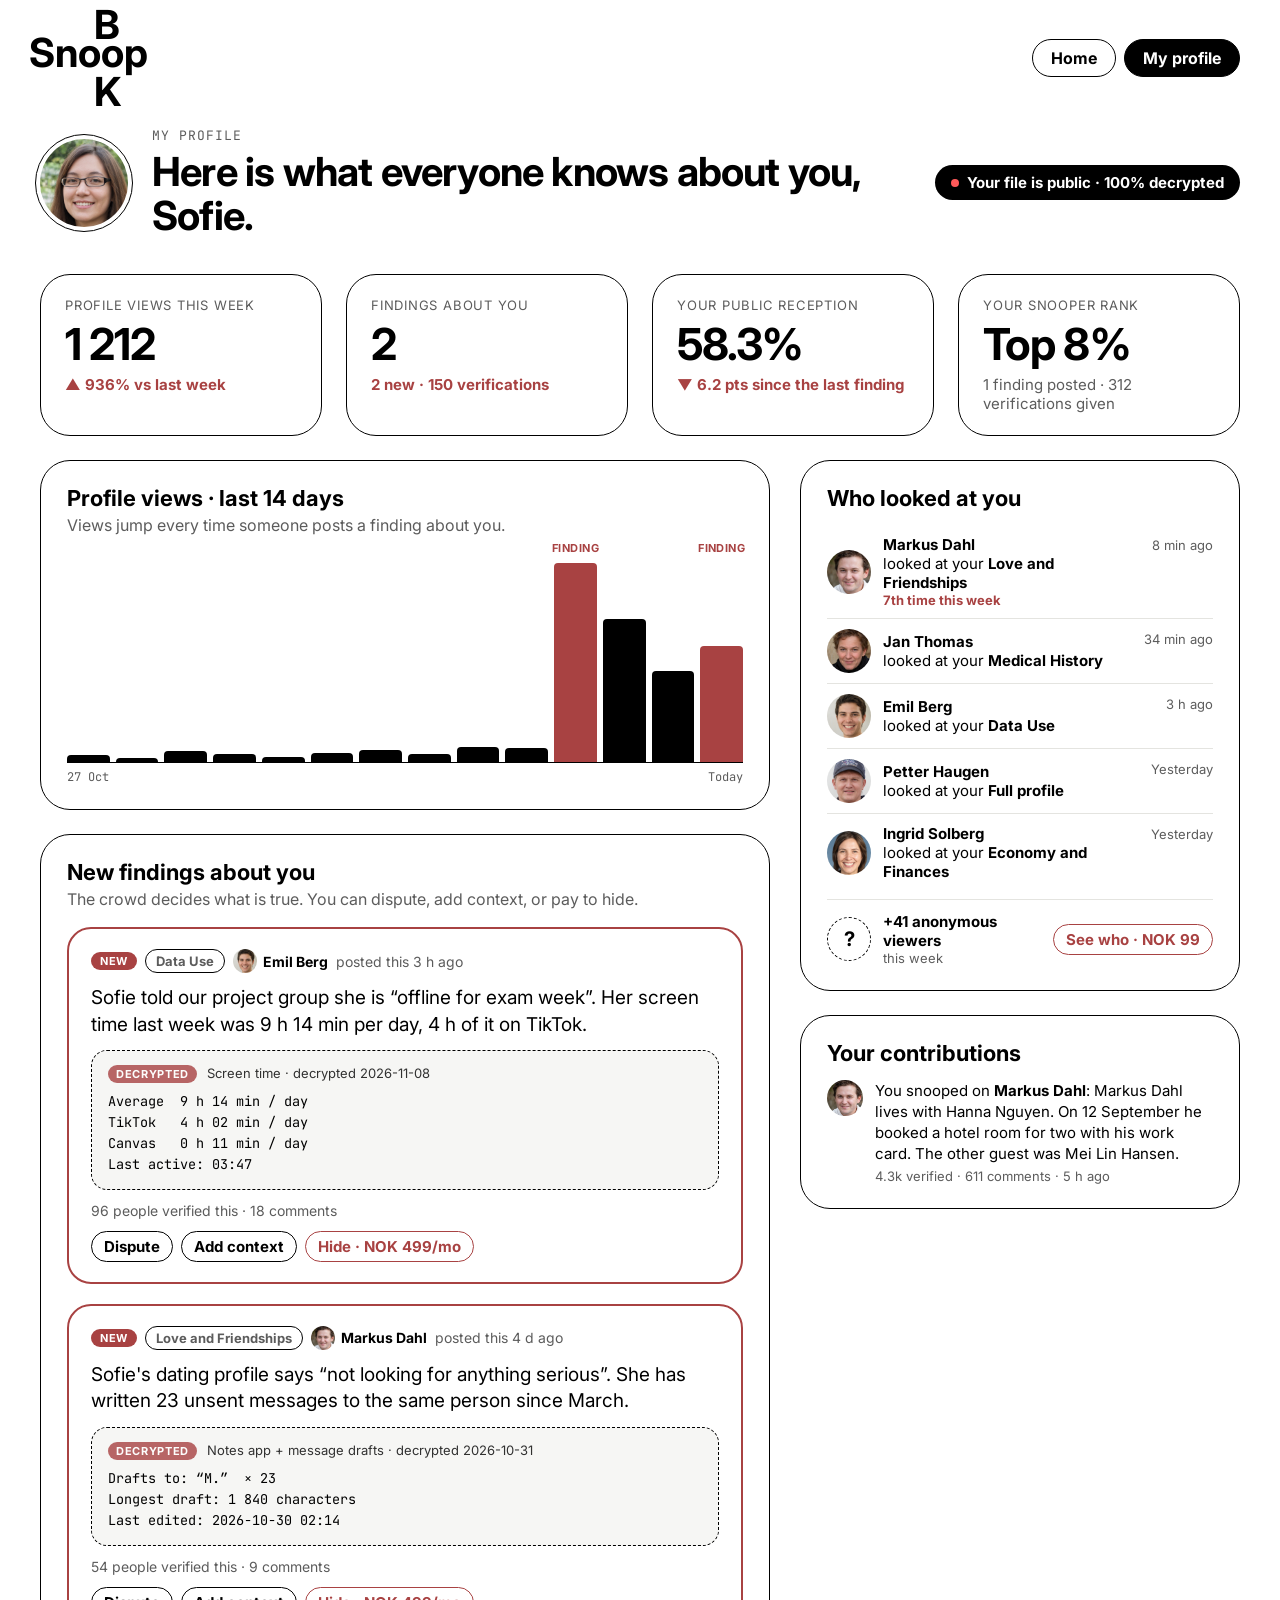
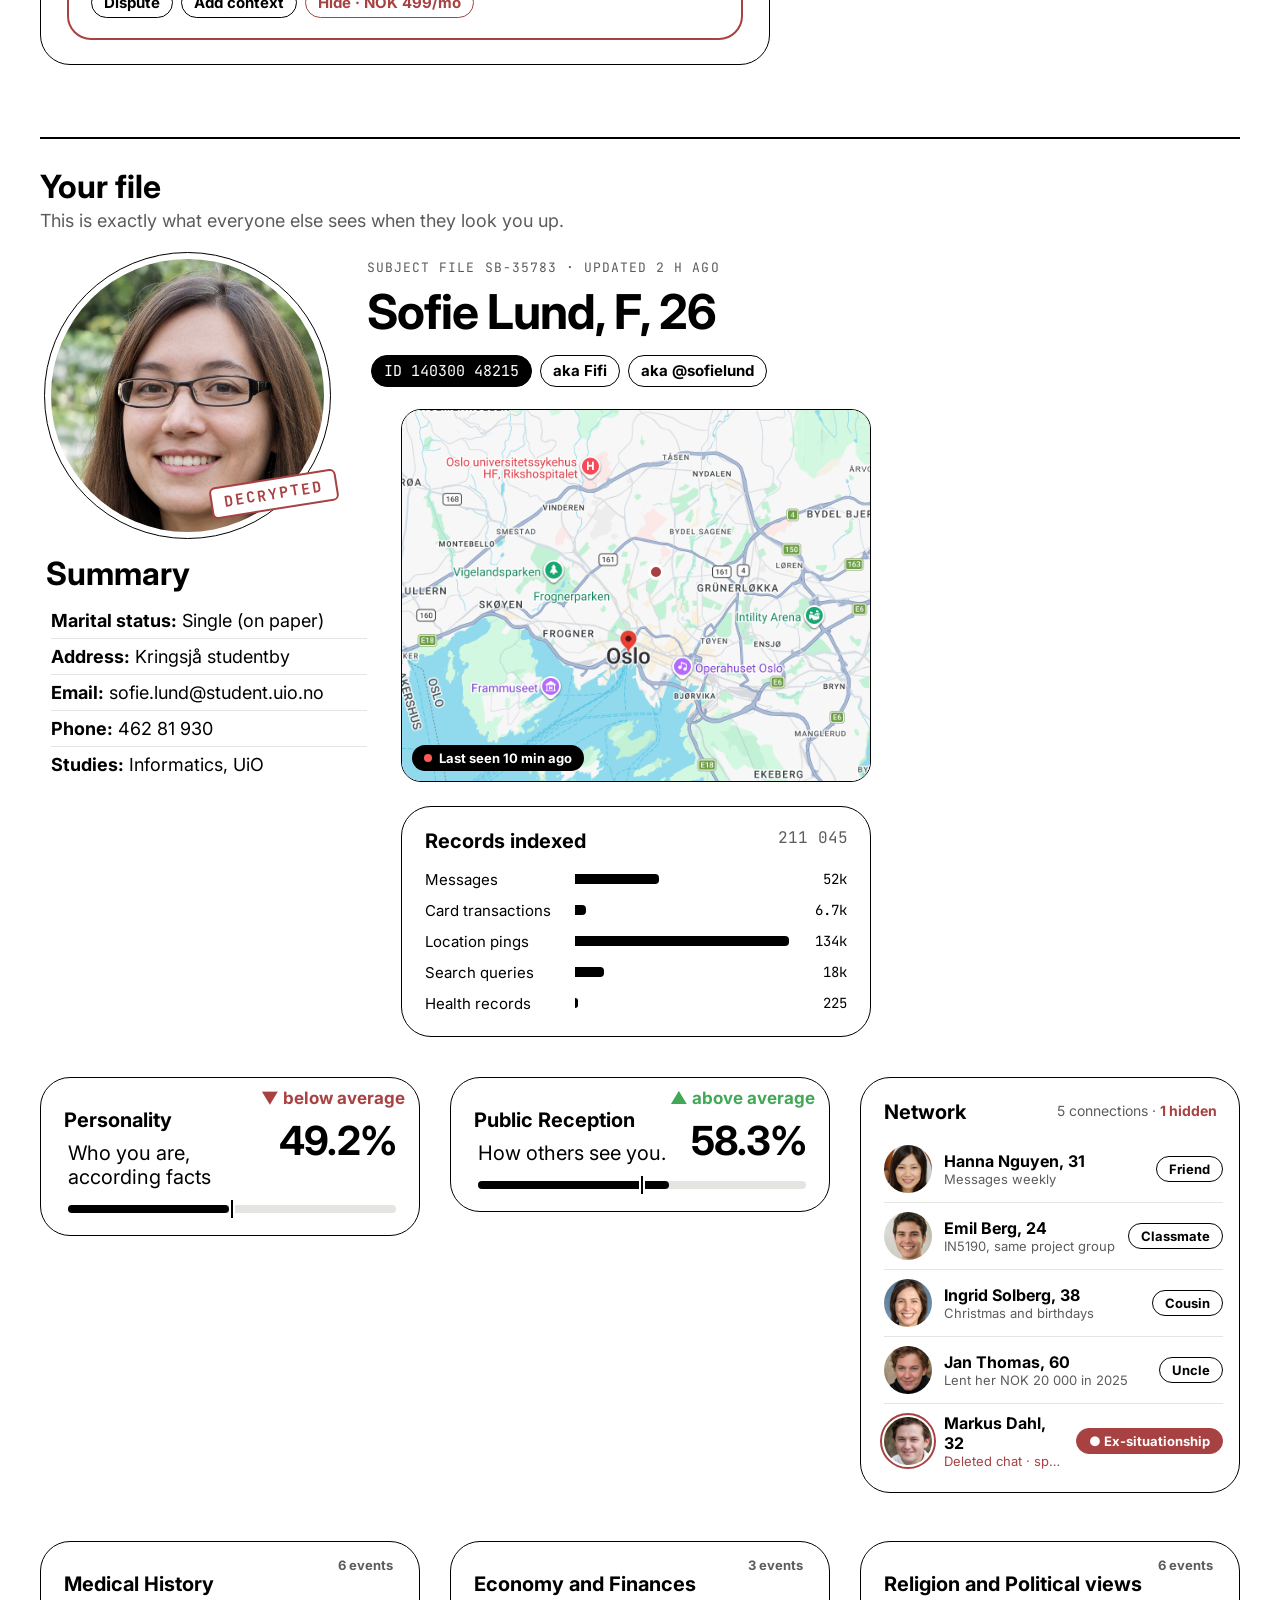
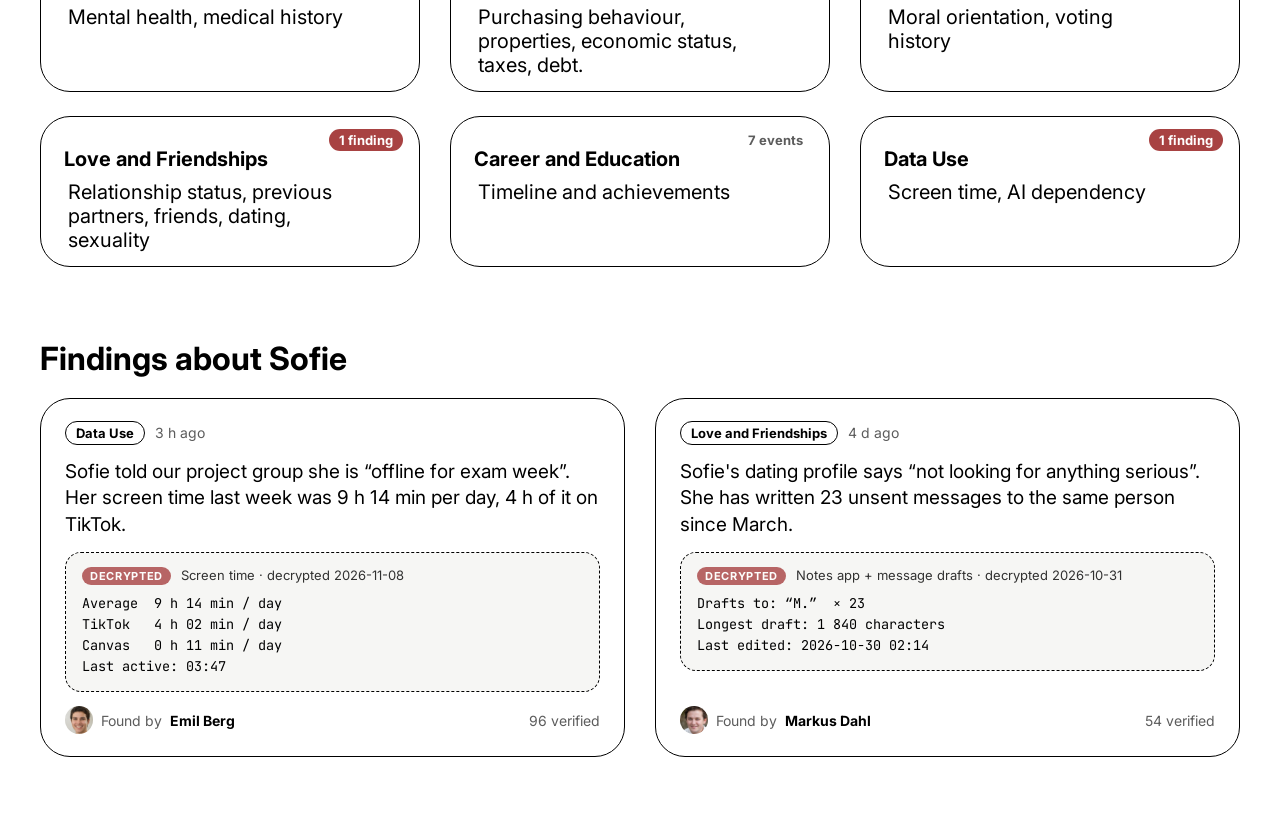
==== me.html @ e5998ff9 "Add Snoop Book web prototype Design fiction prototype for IN5190: a crowdsourced tool for browsing m" ====
<!doctype html>
<html lang="en">
<head>
  <meta charset="utf-8">
  <meta name="viewport" content="width=device-width, initial-scale=1">
  <title>My profile – Snoop Book</title>
  <link rel="preconnect" href="https://fonts.googleapis.com">
  <link rel="preconnect" href="https://fonts.gstatic.com" crossorigin>
  <link href="https://fonts.googleapis.com/css2?family=Inter:wght@400;700&family=JetBrains+Mono:wght@400;700&display=swap" rel="stylesheet">
  <link rel="stylesheet" href="styles.css">
  <link rel="stylesheet" href="me.css">
</head>
<body data-me="true">
  <header class="topbar">
    <a class="logo" href="index.html" aria-label="Snoop Book – home">
      <span class="logo__b" aria-hidden="true">B</span>
      <span class="logo__snoop" aria-hidden="true">Snoop</span>
      <span class="logo__k" aria-hidden="true">K</span>
    </a>
    <nav class="nav" aria-label="Main">
      <a href="index.html">Home</a>
      <a href="me.html" aria-current="page">My profile</a>
    </nav>
  </header>

  <main>
    <!-- Personal dashboard: rendered by me.js -->
    <div class="me" id="me"></div>

    <!-- Your own file, exactly as others see it: rendered by profile.js -->
    <div class="profile" id="profile"></div>
  </main>

  <script src="data.js"></script>
  <script src="timeline.js"></script>
  <script src="profile.js"></script>
  <script src="me.js"></script>
</body>
</html>
---- styles.css ----
:root {
  --bg: #ffffff;
  --fg: #000000;
  --border: #000000;
  --below: #a84242;
  --above: #42a858;
  --radius-card: 30px;
  --card-w: 457px;
  --card-h: 126px;
  --page-w: 1512px;
  --muted: #5c5c5c;
  --line: #e4e4e0;
  --mono: "JetBrains Mono", ui-monospace, monospace;
}

* { box-sizing: border-box; }
[hidden] { display: none !important; }

html, body {
  margin: 0;
  background: var(--bg);
  color: var(--fg);
  font-family: "Inter", system-ui, sans-serif;
  font-size: 20px;
  line-height: normal;
}

h1, h2, p, ul, figure { margin: 0; }

/* ---------- Shared components ---------- */
.chip {
  display: inline-block;
  padding: 3px 10px;
  border: 1px solid var(--border);
  border-radius: 999px;
  font-size: 13px;
  font-weight: 700;
}

.evidence {
  padding: 14px 16px;
  border: 1px dashed var(--border);
  border-radius: 16px;
  background: #f6f6f4;
}
.evidence__label { font-size: 13px; opacity: .8; }
.evidence__tag {
  margin-right: 6px;
  padding: 2px 8px;
  border-radius: 999px;
  background: var(--below);
  color: #fff;
  font-weight: 700;
  font-size: 11px;
  letter-spacing: .06em;
  text-transform: uppercase;
}
.evidence__body {
  margin: 10px 0 0;
  font-family: "JetBrains Mono", ui-monospace, monospace;
  font-size: 13.5px;
  line-height: 1.55;
  white-space: pre-wrap;
  word-break: break-word;
}

/* ---------- Logo ---------- */
.topbar {
  display: flex;
  align-items: center;
  justify-content: space-between;
  max-width: var(--page-w);
  margin: 0 auto;
  padding: 0 40px 0 29px;
}

.nav { display: flex; gap: 8px; }
.nav a {
  padding: 8px 18px;
  border: 1px solid var(--border);
  border-radius: 999px;
  color: inherit;
  font-weight: 700;
  font-size: 16px;
  text-decoration: none;
}
.nav a:hover,
.nav a[aria-current="page"] { background: var(--fg); color: var(--bg); }

.visually-hidden {
  position: absolute !important;
  width: 1px; height: 1px;
  overflow: hidden;
  clip: rect(0 0 0 0);
  white-space: nowrap;
}

.logo {
  position: relative;
  display: block;
  width: 115px;
  height: 115px;
  color: inherit;
  text-decoration: none;
  font-weight: 700;
  font-size: 40px;
}
.logo span { position: absolute; white-space: nowrap; }
.logo__b     { left: 65px; top: 0; }
.logo__snoop { left: 0;    top: 28px; }
.logo__k     { left: 65px; top: 67px; }

/* ---------- Layout ---------- */
.profile {
  max-width: var(--page-w);
  margin: 0 auto;
  padding: 12px 40px 80px;
}

.identity {
  display: grid;
  grid-template-columns: 327px minmax(0, 1fr) minmax(0, var(--card-w));
  padding-right: clamp(0px, calc(100vw - 1418px), 94px);
  align-items: start;
}

.identity__left { padding-left: 11px; }

/* Avatar + stamp */
.avatar-wrap { position: relative; width: 273px; }
.avatar {
  display: block;
  width: 273px;
  height: 273px;
  border-radius: 50%;
  object-fit: cover;
  outline: 1px solid var(--border);
  outline-offset: 6px;
  filter: contrast(1.05) saturate(.9);
}
.stamp {
  position: absolute;
  right: -14px;
  bottom: 22px;
  padding: 4px 12px;
  border: 2px solid var(--below);
  border-radius: 6px;
  background: var(--bg);
  color: var(--below);
  font-family: var(--mono);
  font-size: 15px;
  font-weight: 700;
  letter-spacing: .14em;
  text-transform: uppercase;
  transform: rotate(-9deg);
}

.summary__heading {
  margin: 22px 0 0 -5px;
  font-size: 32px;
  font-weight: 700;
}

.summary {
  list-style: none;
  padding: 10px 0 0;
  white-space: nowrap;
}
.summary li {
  padding: 7px 0;
  border-bottom: 1px solid var(--line);
  font-size: 18px;
}
.summary li:last-child { border-bottom: 0; }

/* ---------- Identity ---------- */
.eyebrow {
  margin-bottom: 6px;
  font-family: var(--mono);
  font-size: 13px;
  letter-spacing: .08em;
  text-transform: uppercase;
  color: var(--muted);
}

.name {
  font-size: 48px;
  font-weight: 700;
  letter-spacing: -.02em;
  white-space: nowrap;
}

.tags { display: flex; flex-wrap: wrap; gap: 8px; margin-top: 14px; padding-left: 4px; }
.tag {
  display: inline-block;
  padding: 5px 12px;
  border: 1px solid var(--border);
  border-radius: 999px;
  background: var(--bg);
  color: inherit;
  font: inherit;
  font-size: 15px;
  font-weight: 700;
}
.tag--mono { font-family: var(--mono); font-weight: 400; background: var(--fg); color: var(--bg); }
.tag--button { cursor: pointer; white-space: nowrap; }
.tag--button:hover { background: var(--fg); color: var(--bg); }

.movement {
  position: relative;
  max-width: 470px; /* same width as the Records box below */
  aspect-ratio: 372 / 295;
  margin: 22px 0 0 34px;
  border: 1px solid var(--border);
  border-radius: 20px;
  overflow: hidden;
}
.movement__map {
  display: block;
  width: 100%;
  height: 100%;
  object-fit: cover;
}
.movement__route {
  position: absolute;
  /* Figma position (82.62, 31.92 in a 372×295 map), as percentages so it scales with the map */
  left: 22.21%;
  top: 10.82%;
  width: 65.49%;
  height: auto;
  pointer-events: none;
}
.movement__pin {
  position: absolute;
  width: 16px;
  height: 16px;
  margin: -8px 0 0 -8px;
  border: 3px solid var(--bg);
  border-radius: 50%;
  background: var(--below);
  box-shadow: 0 0 0 0 rgba(168, 66, 66, .5);
  animation: ping 1.8s infinite;
}
@keyframes ping { 70% { box-shadow: 0 0 0 18px rgba(168, 66, 66, 0); } 100% { box-shadow: 0 0 0 0 rgba(168, 66, 66, 0); } }
.movement__caption {
  position: absolute;
  left: 10px;
  bottom: 10px;
  display: flex;
  align-items: center;
  gap: 7px;
  padding: 5px 12px;
  border-radius: 999px;
  background: var(--fg);
  color: var(--bg);
  font-size: 13px;
  font-weight: 700;
}
.live-dot {
  width: 8px;
  height: 8px;
  border-radius: 50%;
  background: #ff5a5a;
  animation: blink-dot 1.2s infinite;
}
@keyframes blink-dot { 50% { opacity: .25; } }

/* ---------- Cards ---------- */
.card {
  position: relative;
  display: block;
  width: 100%;
  min-height: var(--card-h);
  padding: 30px 15px 14px 23px;
  background: var(--bg);
  border: 1px solid var(--border);
  border-radius: var(--radius-card);
  color: inherit;
  text-decoration: none;
  transition: transform .15s ease, box-shadow .15s ease, background .15s, color .15s;
}
a.card:hover,
a.card:focus-visible {
  transform: translateY(-2px);
  box-shadow: 0 6px 0 var(--fg);
  outline: none;
}

.card__title {
  display: block;
  font-weight: 700;
}
.card__desc {
  display: block;
  margin-top: 9px;
  padding: 0 58px 0 3.5px;
}

.identity__scores {
  display: flex;
  flex-direction: column;
  gap: 24px;
}

/* Score cards */
.card--score { padding-bottom: 22px; }
.card--score .card__desc { padding-right: 125px; }
.score__trend {
  position: absolute;
  top: 10px;
  right: 14px;
  font-weight: 700;
  font-size: 17px;
}
.score__trend--below { color: var(--below); }
.score__trend--above { color: var(--above); }
.score__value {
  position: absolute;
  top: 38px;
  right: 22px;
  font-size: 40px;
  font-weight: 700;
  letter-spacing: -.02em;
}
.meter {
  position: relative;
  display: block;
  height: 8px;
  margin: 16px 8px 0 3.5px;
  border-radius: 999px;
  background: var(--line);
}
.meter__fill {
  display: block;
  height: 100%;
  border-radius: 999px;
  background: var(--fg);
}
.meter__avg {
  position: absolute;
  left: 50%;
  top: -5px;
  width: 2px;
  height: 18px;
  margin-left: -1px;
  background: var(--fg);
  box-shadow: 0 0 0 2px var(--bg);
}

/* Records chart (sits under the map) */
.records { width: auto; max-width: 470px; margin: 24px 0 0 34px; padding: 22px 23px 20px; }
.records__title { font-size: 20px; font-weight: 700; }
.records__total {
  position: absolute;
  top: 20px;
  right: 22px;
  font-family: var(--mono);
  font-size: 16px;
  color: var(--muted);
}
.bars { list-style: none; padding: 0; margin: 14px 0 0; display: flex; flex-direction: column; gap: 6px; }
.bar {
  position: relative;
  display: grid;
  grid-template-columns: 140px 1fr 48px;
  align-items: center;
  gap: 10px;
  padding: 3px 0;
  font-size: 15px;
}
.bar__track { height: 10px; }
.bar__fill {
  display: block;
  height: 100%;
  border-radius: 0 4px 4px 0;
  background: var(--fg);
  transition: opacity .15s;
}
.bar__value { text-align: right; font-family: var(--mono); font-size: 14px; }
.bars:hover .bar__fill { opacity: .35; }
.bars .bar:hover .bar__fill { opacity: 1; }
.bar:hover::after {
  content: attr(data-tip);
  position: absolute;
  right: 0;
  bottom: calc(100% + 4px);
  z-index: 2;
  padding: 5px 10px;
  border-radius: 8px;
  background: var(--fg);
  color: var(--bg);
  font-size: 13px;
  white-space: nowrap;
  pointer-events: none;
}

/* Network / relations */
.network { padding: 22px 16px 14px 23px; }
.network__title { font-size: 20px; font-weight: 700; }
.network__count {
  position: absolute;
  top: 24px;
  right: 22px;
  font-size: 14px;
  color: var(--muted);
}
.network__hidden { color: var(--below); font-weight: 700; }
.network__empty { margin-top: 10px; font-size: 16px; color: var(--muted); }
.relations { list-style: none; padding: 0; margin: 12px 0 0; }
.relations li + li { border-top: 1px solid var(--line); }
.relation {
  display: grid;
  grid-template-columns: 48px minmax(0, 1fr) auto;
  align-items: center;
  gap: 12px;
  margin: 0 -8px;
  padding: 9px 8px;
  border-radius: 16px;
  color: inherit;
  text-decoration: none;
}
.relation:hover { background: #f4f4f1; }
.relation__photo { width: 48px; height: 48px; border-radius: 50%; object-fit: cover; }
.relation__info { display: flex; flex-direction: column; min-width: 0; font-size: 16px; }
.relation__info small {
  font-size: 13px;
  color: var(--muted);
  white-space: nowrap;
  overflow: hidden;
  text-overflow: ellipsis;
}
.relation__type {
  padding: 4px 12px;
  border: 1px solid var(--border);
  border-radius: 999px;
  font-size: 13px;
  font-weight: 700;
  white-space: nowrap;
}
.relation--hidden .relation__photo { outline: 2px solid var(--below); outline-offset: 2px; }
.relation--hidden .relation__type { background: var(--below); border-color: var(--below); color: #fff; }
.relation--hidden .relation__info small { color: var(--below); }

/* Category cards */
.categories {
  display: grid;
  grid-template-columns: repeat(3, minmax(0, var(--card-w)));
  justify-content: space-between;
  gap: 24px 30px;
  margin-top: 64px;
}
.card--category { cursor: pointer; }
.card--category.is-active { background: var(--fg); color: var(--bg); }
.badge {
  position: absolute;
  top: 12px;
  right: 16px;
  padding: 3px 10px;
  border-radius: 999px;
  font-size: 13px;
  font-weight: 700;
  color: var(--muted);
}
.badge--hot { background: var(--below); color: #fff; }
.card--category.is-active .badge:not(.badge--hot) { color: var(--bg); opacity: .7; }

/* ---------- Category view ---------- */
.view {
  position: relative;
  margin-top: 32px;
  padding: 32px 36px 36px;
  border: 1px solid var(--border);
  border-radius: var(--radius-card);
  scroll-margin-top: 24px;
  animation: view-in .25s ease;
}
@keyframes view-in { from { opacity: 0; transform: translateY(-6px); } }
.view__head { display: flex; justify-content: space-between; gap: 24px; align-items: flex-start; }
.view__desc { margin-top: 6px; font-size: 18px; color: var(--muted); }
.view__close {
  flex: none;
  width: 44px;
  height: 44px;
  border: 1px solid var(--border);
  border-radius: 50%;
  background: var(--bg);
  color: inherit;
  font: inherit;
  font-size: 18px;
  cursor: pointer;
}
.view__close:hover { background: var(--fg); color: var(--bg); }

.view__stats {
  display: grid;
  grid-template-columns: repeat(4, minmax(0, 1fr));
  margin: 24px 0 0;
  border-top: 1px solid var(--line);
  border-bottom: 1px solid var(--line);
}
.view__stats div { padding: 14px 0; }
.view__stats div + div { padding-left: 20px; border-left: 1px solid var(--line); }
.view__stats dt { font-size: 13px; color: var(--muted); text-transform: uppercase; letter-spacing: .06em; }
.view__stats dd { margin: 4px 0 0; font-size: 26px; font-weight: 700; }
.view__stats dd.is-bad { color: var(--below); }
.view__sub { margin: 36px 0 0; font-size: 22px; font-weight: 700; }

/* Timeline */
.timeline { list-style: none; margin: 28px 0 0; padding: 0; }
.tl-year {
  display: grid;
  grid-template-columns: 96px minmax(0, 1fr);
  gap: 0 24px;
}
.tl-year__label {
  margin: 0;
  padding-top: 2px;
  font-family: var(--mono);
  font-size: 22px;
  font-weight: 700;
  position: sticky;
  top: 16px;
  align-self: start;
}
.tl-events {
  list-style: none;
  margin: 0;
  padding: 0 0 12px 28px;
  border-left: 2px solid var(--fg);
}
.tl-year:last-child .tl-events { padding-bottom: 0; }
.tl-event { position: relative; padding: 0 0 22px; }
.tl-dot {
  position: absolute;
  left: -36px;
  top: 5px;
  width: 14px;
  height: 14px;
  border: 2px solid var(--fg);
  border-radius: 50%;
  background: var(--bg);
  box-shadow: 0 0 0 3px var(--bg);
}
.tl-event.is-flagged .tl-dot { background: var(--below); border-color: var(--below); }
.tl-date { display: flex; align-items: center; gap: 8px; font-size: 14px; color: var(--muted); }
.tl-title { margin-top: 3px; font-size: 19px; font-weight: 700; line-height: 1.3; }
.tl-event.is-flagged .tl-title { color: var(--below); }
.tl-detail { margin-top: 4px; font-size: 16px; line-height: 1.4; }
.tl-foot { display: flex; flex-wrap: wrap; align-items: center; gap: 6px 14px; margin-top: 8px; }
.tl-source { font-family: var(--mono); font-size: 12px; color: var(--muted); text-transform: uppercase; letter-spacing: .04em; }
.tl-amount { font-family: var(--mono); font-size: 14px; font-weight: 700; }
.tl-person { display: inline-flex; align-items: center; gap: 6px; font-size: 14px; font-weight: 700; color: inherit; text-decoration: none; }
.tl-person:hover { text-decoration: underline; }
.tl-person img { width: 24px; height: 24px; border-radius: 50%; object-fit: cover; }
.tl-tag {
  padding: 2px 9px;
  border-radius: 999px;
  background: var(--below);
  color: #fff;
  font-size: 11px;
  font-weight: 700;
  letter-spacing: .05em;
  text-transform: uppercase;
  text-decoration: none;
}
a.tl-tag:hover { text-decoration: underline; }

/* Economy */
.econ { margin-top: 28px; }
.econ__stats { display: flex; flex-wrap: wrap; gap: 16px 48px; align-items: flex-end; }
.stat { display: flex; flex-direction: column; gap: 2px; }
.stat__label { font-size: 13px; color: var(--muted); text-transform: uppercase; letter-spacing: .06em; }
.stat__value { font-size: 40px; font-weight: 700; letter-spacing: -.02em; }
.stat__value--sm { font-size: 22px; }
.stat__value small { font-size: 14px; font-weight: 400; color: var(--muted); }

.chart { margin-top: 24px; }
.chart__title { font-size: 15px; font-weight: 700; margin-bottom: 8px; }
.chart__plot { position: relative; width: 100%; }
.chart__svg { display: block; overflow: visible; }
.chart__grid { stroke: var(--line); stroke-width: 1; }
.chart__grid.is-zero { stroke: var(--fg); }
.chart__ylabel, .chart__xlabel { font-family: var(--mono); font-size: 12px; fill: var(--muted); }
.chart__area { fill: rgba(0, 0, 0, .05); }
.chart__line { fill: none; stroke: var(--fg); stroke-width: 2; stroke-linejoin: round; stroke-linecap: round; }
.chart__mark { fill: var(--fg); stroke: var(--bg); stroke-width: 2; }
.chart__mark.is-hidden { fill: var(--below); }
.chart__cross { stroke: var(--fg); stroke-width: 1; stroke-dasharray: 3 3; }
.chart__focus { fill: var(--bg); stroke: var(--fg); stroke-width: 2; pointer-events: none; }
.chart__hit { fill: transparent; cursor: crosshair; }
.chart__tip {
  position: absolute;
  z-index: 3;
  display: flex;
  flex-direction: column;
  gap: 2px;
  max-width: 280px;
  padding: 8px 12px;
  border-radius: 10px;
  background: var(--fg);
  color: var(--bg);
  font-size: 13px;
  pointer-events: none;
}
.chart__tip span { font-family: var(--mono); font-size: 15px; font-weight: 700; }
.chart__tip em { font-style: normal; opacity: .85; }
.chart__tip em.is-hidden { color: #ff8a8a; opacity: 1; }

/* ---------- Findings ---------- */
.findings { margin-top: 72px; }
.findings__head { display: flex; align-items: center; gap: 16px; margin-bottom: 20px; }
.section-title { font-size: 32px; font-weight: 700; }
.findings__list {
  display: grid;
  grid-template-columns: repeat(auto-fill, minmax(min(100%, 440px), 1fr));
  gap: 24px 30px;
}
.findings__empty { font-size: 18px; color: var(--muted); }

.finding {
  display: flex;
  flex-direction: column;
  gap: 14px;
  padding: 22px 24px;
  border: 1px solid var(--border);
  border-radius: var(--radius-card);
}
.finding__meta { font-size: 14px; color: var(--muted); }
.finding__meta .chip { margin-right: 6px; color: var(--fg); }
.finding__text { font-size: 19px; line-height: 1.4; }
.finding__foot {
  display: flex;
  justify-content: space-between;
  align-items: center;
  gap: 12px;
  margin-top: auto;
  font-size: 14px;
  color: var(--muted);
}
.finding__author { display: flex; align-items: center; gap: 8px; color: inherit; text-decoration: none; }
.finding__author strong { color: var(--fg); }
.finding__author:hover strong { text-decoration: underline; }
.finding__author img { width: 28px; height: 28px; border-radius: 50%; object-fit: cover; }

/* ---------- Responsive ---------- */
@media (max-width: 1320px) {
  .identity { grid-template-columns: 327px minmax(0, 1fr); padding-right: 0; row-gap: 40px; }
  .identity__scores { grid-column: 1 / -1; display: grid; grid-template-columns: repeat(auto-fill, minmax(min(100%, 380px), 1fr)); gap: 24px 30px; align-items: start; }
  .categories { grid-template-columns: repeat(auto-fill, minmax(min(100%, 380px), 1fr)); margin-top: 48px; }
}

@media (max-width: 820px) {
  .topbar { padding: 0 16px; }
  .profile { padding: 12px 16px 48px; }
  .identity { grid-template-columns: minmax(0, 1fr); }
  .identity__left { padding-left: 0; }
  .avatar-wrap { width: 200px; }
  .avatar { width: 200px; height: 200px; }
  .summary { white-space: normal; }
  .name { font-size: 36px; white-space: normal; }
  .identity__main { order: -1; }
  .movement { margin-left: 0; max-width: none; }
  .records { margin-left: 0; max-width: none; }
  .card--score .card__desc { padding-right: 120px; }
  .score__value { font-size: 32px; top: 42px; }
  .bar { grid-template-columns: 112px 1fr 44px; font-size: 14px; }
  .section-title { font-size: 26px; }
  .view { padding: 22px 18px 24px; }
  .view__stats { grid-template-columns: repeat(2, minmax(0, 1fr)); }
  .view__stats div:nth-child(3) { padding-left: 0; border-left: 0; }
  .tl-year { grid-template-columns: minmax(0, 1fr); }
  .tl-year__label { position: static; margin-bottom: 10px; font-size: 18px; }
  .stat__value { font-size: 30px; }
}
---- me.css ----
/* ---------- My profile dashboard ---------- */
.me {
  max-width: var(--page-w);
  margin: 0 auto;
  padding: 12px 40px 0;
}

.me__head {
  display: grid;
  grid-template-columns: auto minmax(0, 1fr) auto;
  align-items: center;
  gap: 24px;
}
.me__avatar {
  width: 88px;
  height: 88px;
  border-radius: 50%;
  object-fit: cover;
  outline: 1px solid var(--border);
  outline-offset: 4px;
}
.me__title { font-size: 40px; font-weight: 700; letter-spacing: -.02em; line-height: 1.1; }
.me__status {
  display: flex;
  align-items: center;
  gap: 8px;
  padding: 8px 16px;
  border-radius: 999px;
  background: var(--fg);
  color: var(--bg);
  font-size: 15px;
  font-weight: 700;
  white-space: nowrap;
}

/* Stat tiles */
.tiles {
  display: grid;
  grid-template-columns: repeat(4, minmax(0, 1fr));
  gap: 24px;
  margin-top: 36px;
}
.tile {
  display: flex;
  flex-direction: column;
  gap: 4px;
  padding: 22px 24px;
  border: 1px solid var(--border);
  border-radius: var(--radius-card);
}
.tile__label { font-size: 13px; color: var(--muted); text-transform: uppercase; letter-spacing: .06em; }
.tile__value { font-size: 44px; font-weight: 700; letter-spacing: -.02em; }
.tile__sub { font-size: 15px; color: var(--muted); }
.tile__sub--bad { color: var(--below); font-weight: 700; }

/* Two-column area */
.me__grid {
  display: grid;
  grid-template-columns: minmax(0, 1fr) 440px;
  gap: 24px 30px;
  margin-top: 24px;
  align-items: start;
}
.me__main, .me__side { display: flex; flex-direction: column; gap: 24px; }

.panel {
  padding: 24px 26px;
  border: 1px solid var(--border);
  border-radius: var(--radius-card);
}
.panel__title { font-size: 22px; font-weight: 700; }
.panel__sub { margin-top: 4px; font-size: 16px; color: var(--muted); }

/* Views bar chart */
.vbars {
  display: grid;
  grid-template-columns: repeat(14, minmax(0, 1fr));
  gap: 6px;
  align-items: end;
  height: 200px;
  margin: 28px 0 0;
  padding: 0;
  list-style: none;
  border-bottom: 1px solid var(--fg);
}
.vbar {
  position: relative;
  display: flex;
  align-items: flex-end;
  height: 100%;
  outline: none;
}
.vbar__fill {
  display: block;
  width: 100%;
  border-radius: 4px 4px 0 0;
  background: var(--fg);
  transition: opacity .15s;
}
.vbar.is-spike .vbar__fill { background: var(--below); }
.vbar__flag {
  position: absolute;
  top: -22px;
  left: 50%;
  transform: translateX(-50%);
  font-size: 11px;
  font-weight: 700;
  color: var(--below);
  text-transform: uppercase;
  letter-spacing: .04em;
  white-space: nowrap;
}
.vbars:hover .vbar__fill { opacity: .35; }
.vbars .vbar:hover .vbar__fill,
.vbars .vbar:focus-visible .vbar__fill { opacity: 1; }
.vbar:hover::after,
.vbar:focus-visible::after {
  content: attr(data-tip);
  position: absolute;
  bottom: calc(100% + 8px);
  left: 50%;
  z-index: 3;
  transform: translateX(-50%);
  max-width: 240px;
  width: max-content;
  padding: 6px 10px;
  border-radius: 8px;
  background: var(--fg);
  color: var(--bg);
  font-size: 13px;
  pointer-events: none;
}
.vbar:first-child:hover::after, .vbar:nth-child(2):hover::after { left: 0; transform: none; }
.vbar:last-child:hover::after, .vbar:nth-last-child(2):hover::after { left: auto; right: 0; transform: none; }
.vbars__axis {
  display: flex;
  justify-content: space-between;
  margin-top: 6px;
  font-family: var(--mono);
  font-size: 12px;
  color: var(--muted);
}

/* Findings about you */
.alerts { display: flex; flex-direction: column; gap: 20px; margin-top: 18px; }
.alert {
  display: flex;
  flex-direction: column;
  gap: 12px;
  padding: 20px 22px;
  border: 2px solid var(--below);
  border-radius: 24px;
  transition: opacity .2s;
}
.alert.is-hidden { border-style: dashed; opacity: .6; }
.alert__meta { display: flex; flex-wrap: wrap; align-items: center; gap: 8px; font-size: 14px; color: var(--muted); }
.alert__new {
  padding: 2px 9px;
  border-radius: 999px;
  background: var(--below);
  color: #fff;
  font-size: 11px;
  font-weight: 700;
  letter-spacing: .05em;
  text-transform: uppercase;
}
.alert__author { display: inline-flex; align-items: center; gap: 6px; color: var(--fg); font-weight: 700; text-decoration: none; }
.alert__author:hover { text-decoration: underline; }
.alert__author img { width: 24px; height: 24px; border-radius: 50%; object-fit: cover; }
.alert__text { font-size: 19px; line-height: 1.4; }
.alert__stats { font-size: 14px; color: var(--muted); }
.alert__actions { display: flex; flex-wrap: wrap; gap: 8px; }
.alert__panel { padding: 14px 16px; border-radius: 16px; background: #f4f4f1; font-size: 16px; line-height: 1.4; }
.tag--premium { border-color: var(--below); color: var(--below); }
.tag--premium:hover { background: var(--below); color: #fff; }
.tag:disabled { opacity: .55; cursor: default; background: var(--bg); color: inherit; }

.premium__price { margin-top: 6px; font-size: 24px; font-weight: 700; }
.premium__actions { display: flex; gap: 8px; margin-top: 10px; }
.premium__note { margin-top: 4px; font-size: 14px; color: var(--muted); }
.btn {
  padding: 8px 20px;
  border: 0;
  border-radius: 999px;
  background: var(--fg);
  color: var(--bg);
  font: inherit;
  font-size: 15px;
  font-weight: 700;
  cursor: pointer;
}
.me-input {
  width: 100%;
  padding: 10px 16px;
  border: 1px solid var(--border);
  border-radius: 999px;
  font: inherit;
  font-size: 15px;
}

/* Who looked at you */
.lookers { list-style: none; margin: 14px 0 0; padding: 0; }
.lookers li + li { border-top: 1px solid var(--line); }
.looker {
  display: grid;
  grid-template-columns: 44px minmax(0, 1fr) auto;
  gap: 12px;
  align-items: center;
  margin: 0 -8px;
  padding: 10px 8px;
  border-radius: 16px;
  color: inherit;
  text-decoration: none;
}
.looker:hover { background: #f4f4f1; }
.looker img { width: 44px; height: 44px; border-radius: 50%; object-fit: cover; }
.looker__info { display: flex; flex-direction: column; font-size: 15px; }
.looker__info em { font-style: normal; font-weight: 700; }
.looker__note { font-size: 13px; font-weight: 700; color: var(--below); }
.looker__ago { align-self: start; padding-top: 2px; font-size: 13px; color: var(--muted); white-space: nowrap; }

.anon {
  display: grid;
  grid-template-columns: 44px minmax(0, 1fr) auto;
  gap: 12px;
  align-items: center;
  margin-top: 8px;
  padding-top: 12px;
  border-top: 1px solid var(--line);
}
.anon__icon {
  display: grid;
  place-items: center;
  width: 44px;
  height: 44px;
  border: 1px dashed var(--fg);
  border-radius: 50%;
  font-weight: 700;
}
.anon span:nth-child(2) { display: flex; flex-direction: column; font-size: 15px; }
.anon small { font-size: 13px; color: var(--muted); }
.anon__locked { font-size: 13px; color: var(--below); font-weight: 700; text-align: right; max-width: 140px; }

/* Contributions */
.contribs { list-style: none; margin: 14px 0 0; padding: 0; display: flex; flex-direction: column; gap: 14px; }
.contrib { display: grid; grid-template-columns: 36px minmax(0, 1fr); gap: 12px; }
.contrib img { width: 36px; height: 36px; border-radius: 50%; object-fit: cover; }
.contrib__text { font-size: 15px; line-height: 1.4; }
.contrib__text a { color: inherit; text-decoration: none; }
.contrib__text a:hover { text-decoration: underline; }
.contrib__stats { margin-top: 4px; font-size: 13px; color: var(--muted); }
.contrib__empty { font-size: 15px; color: var(--muted); }

/* Divider before your own file */
.me__divider {
  margin-top: 72px;
  padding-top: 28px;
  border-top: 2px solid var(--fg);
}
.me__divider p { margin-top: 4px; font-size: 18px; color: var(--muted); }
.me + .profile { padding-top: 28px; }

/* ---------- Responsive ---------- */
@media (max-width: 1180px) {
  .tiles { grid-template-columns: repeat(2, minmax(0, 1fr)); }
  .me__grid { grid-template-columns: minmax(0, 1fr); }
}

@media (max-width: 820px) {
  .me { padding: 12px 16px 0; }
  .me__head { grid-template-columns: auto minmax(0, 1fr); gap: 16px; }
  .me__avatar { width: 64px; height: 64px; }
  .me__title { font-size: 26px; }
  .me__status { grid-column: 1 / -1; justify-self: start; white-space: normal; }
  .tiles { gap: 12px; }
  .tile { padding: 16px; }
  .tile__value { font-size: 30px; }
  .panel { padding: 20px 18px; }
  .vbars { gap: 3px; height: 160px; }
  .vbar__flag { display: none; }
}
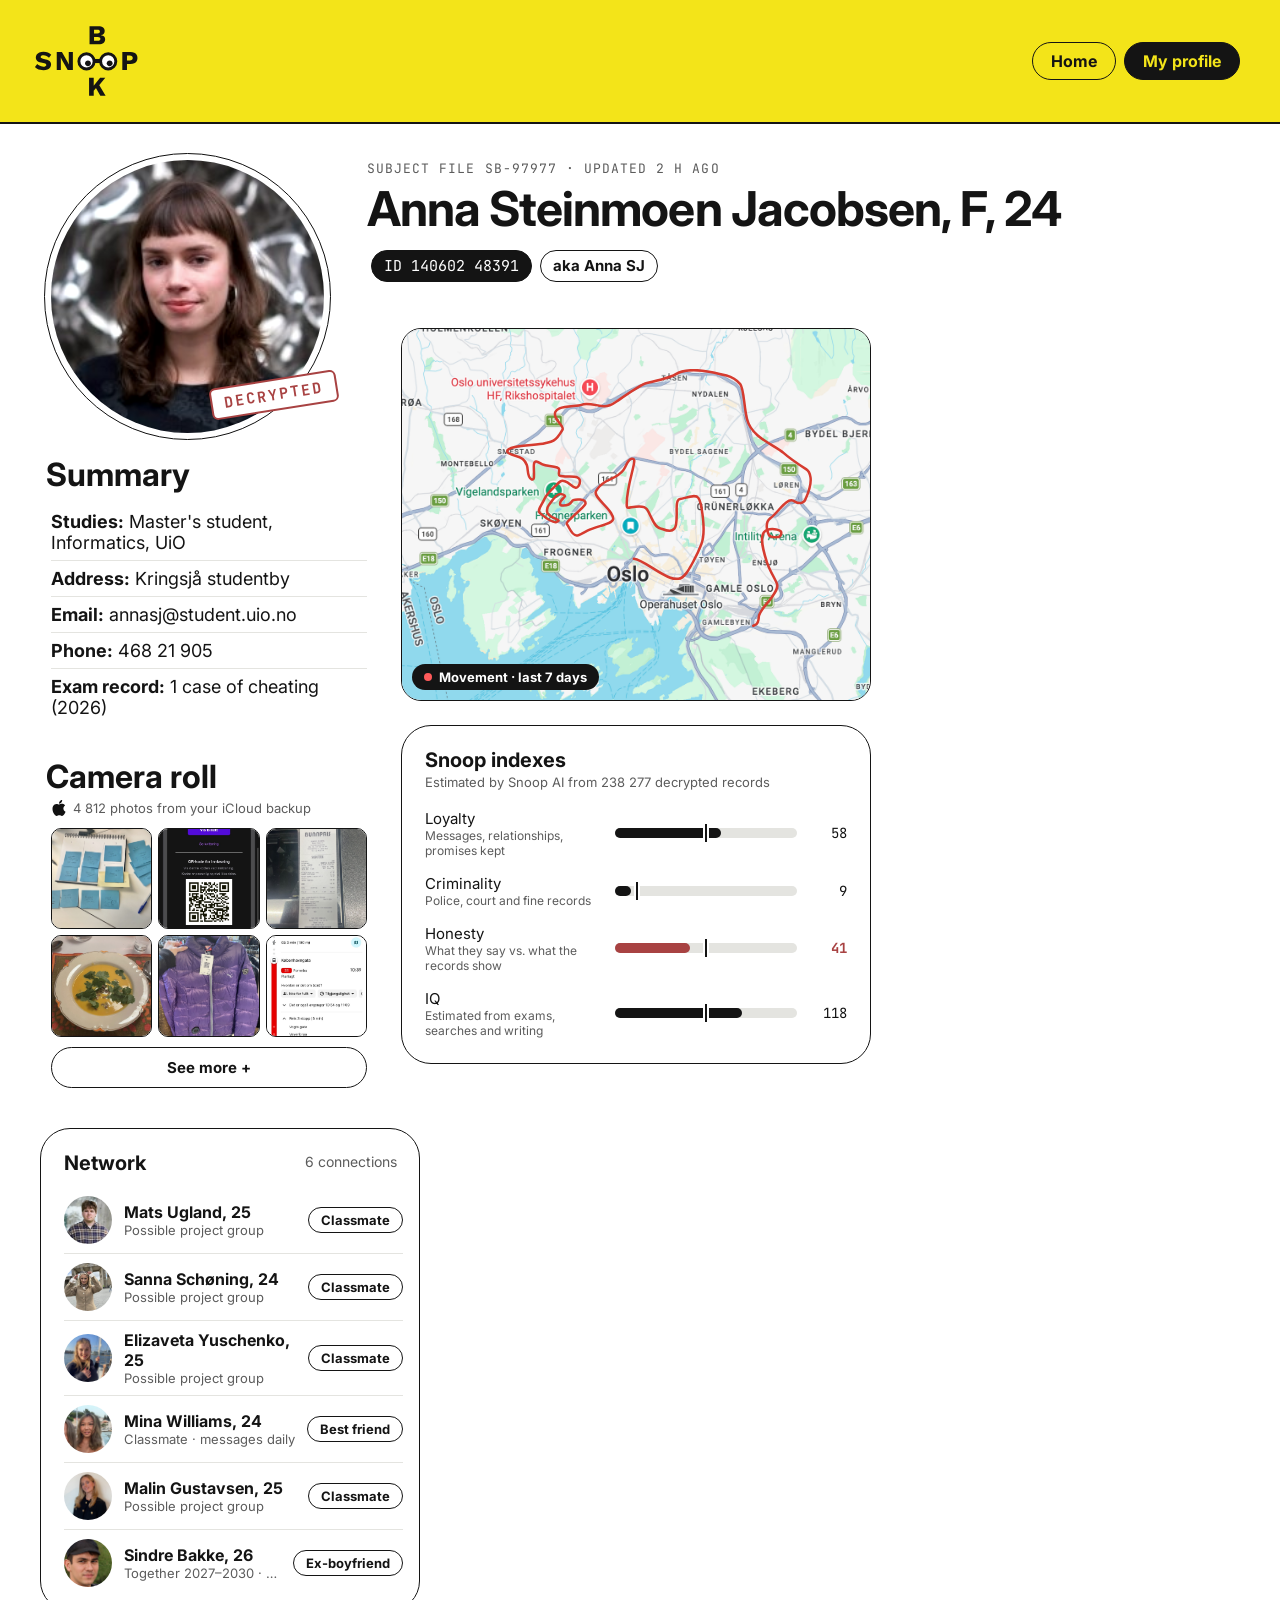
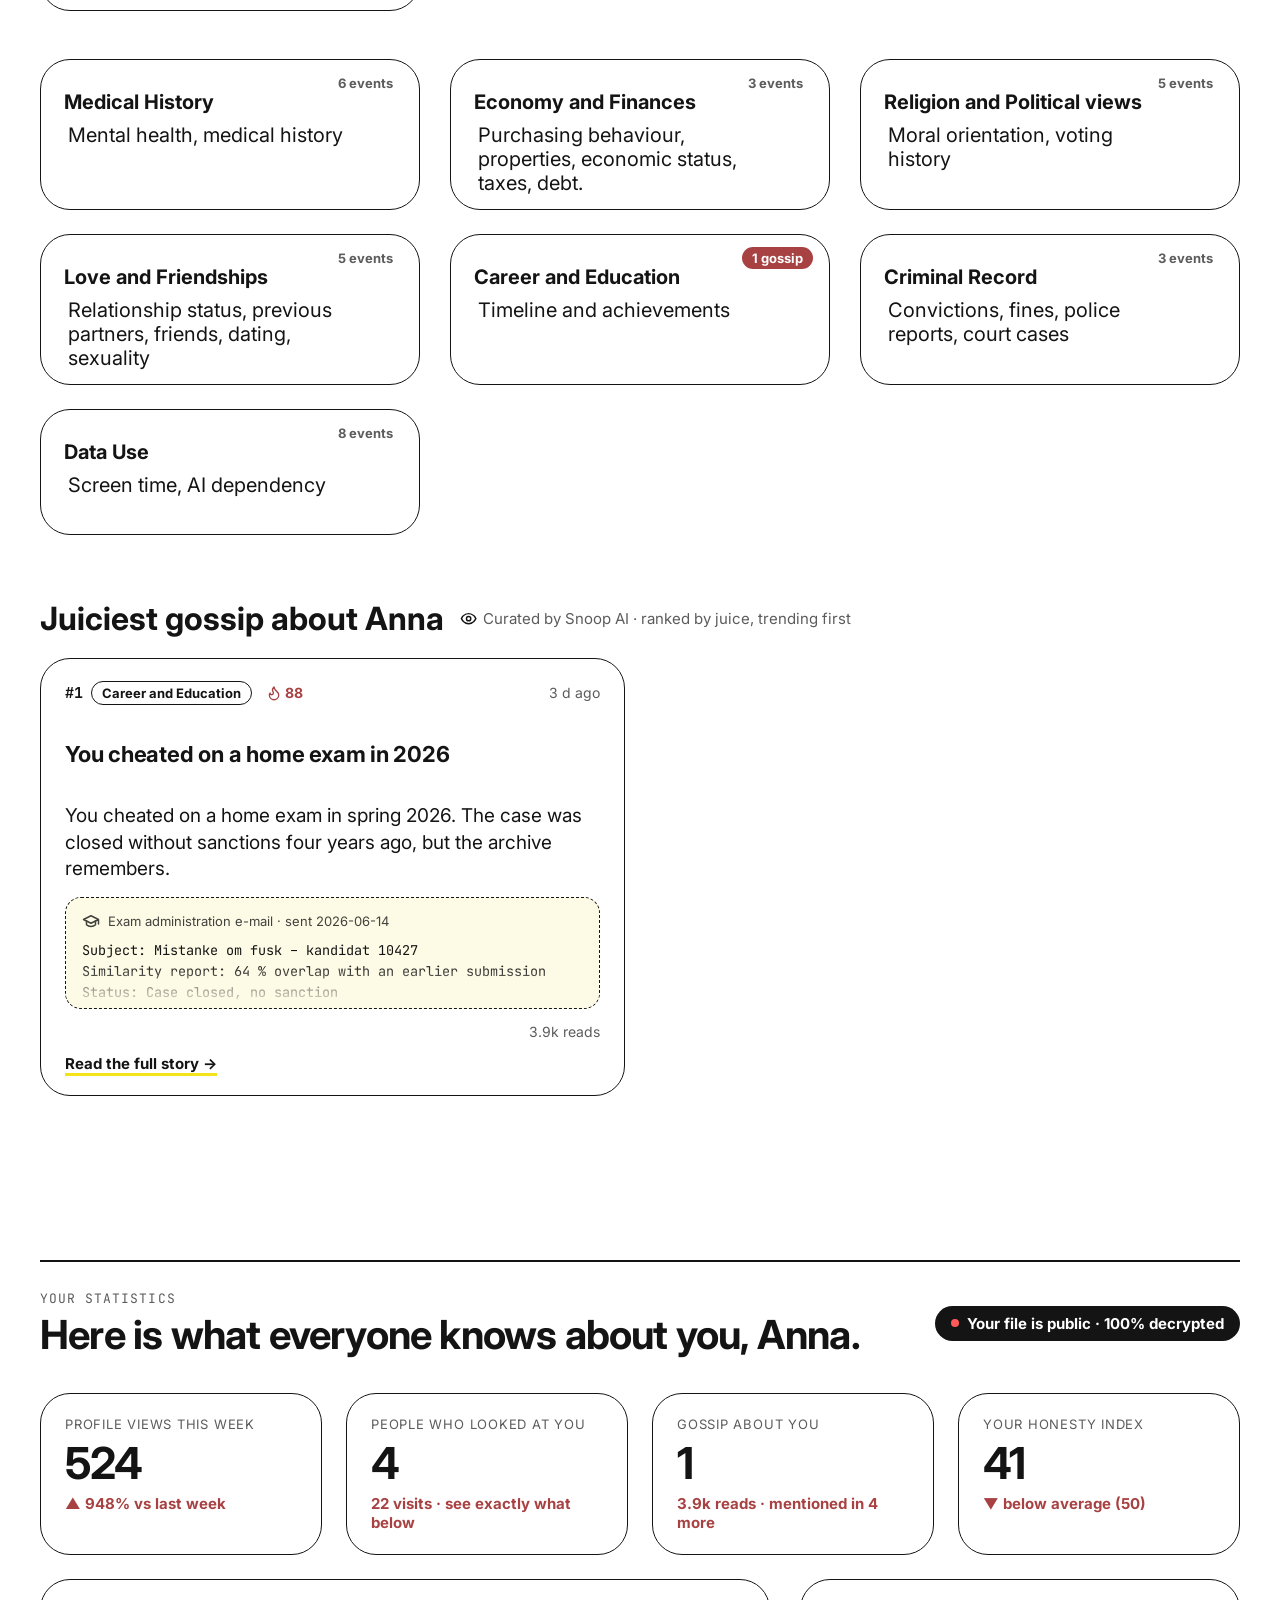
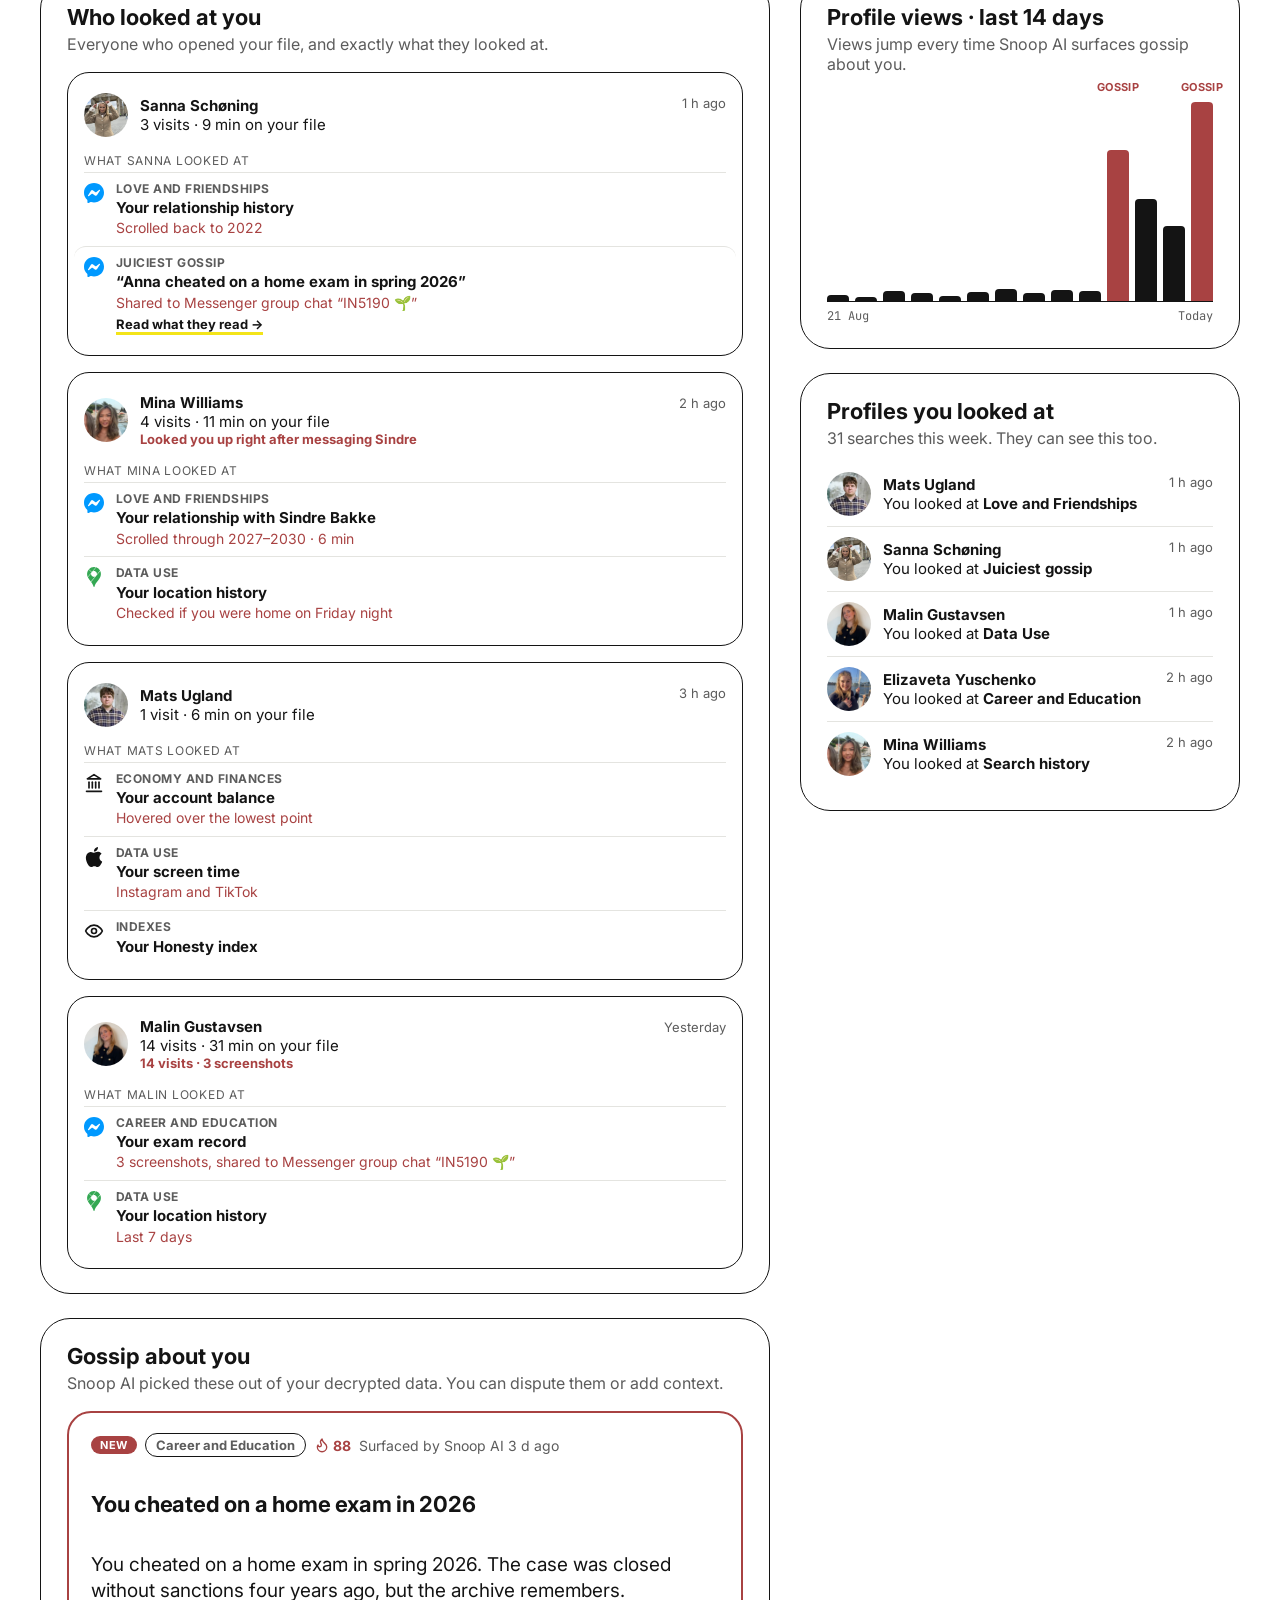
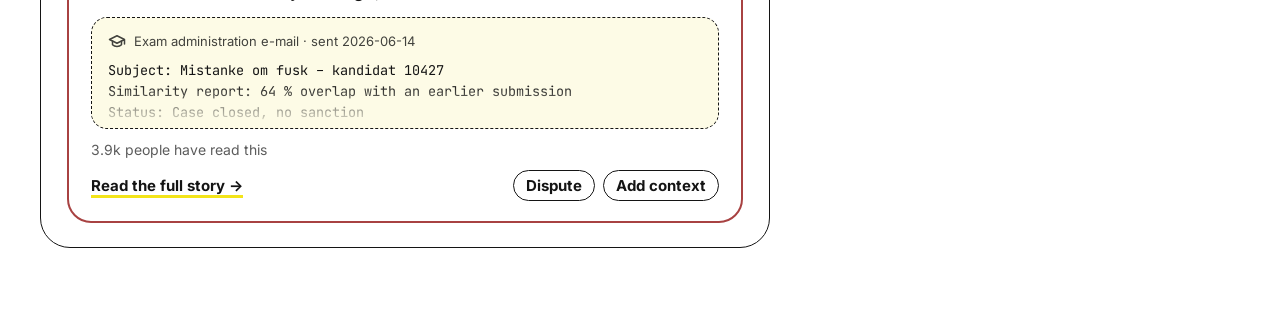
==== commit 021dfd7d: "Add story content, clickable gossip, onboarding and camera roll - Characters and scenarios from Figm" ====
--- a/me.html
+++ b/me.html
@@ -4,6 +4,8 @@
   <meta charset="utf-8">
   <meta name="viewport" content="width=device-width, initial-scale=1">
   <title>My profile – Snoop Book</title>
+  <link rel="icon" href="assets/icon.svg" type="image/svg+xml">
+  <meta name="theme-color" content="#F3E419">
   <link rel="preconnect" href="https://fonts.googleapis.com">
   <link rel="preconnect" href="https://fonts.gstatic.com" crossorigin>
   <link href="https://fonts.googleapis.com/css2?family=Inter:wght@400;700&family=JetBrains+Mono:wght@400;700&display=swap" rel="stylesheet">
@@ -13,9 +15,7 @@
 <body data-me="true">
   <header class="topbar">
     <a class="logo" href="index.html" aria-label="Snoop Book – home">
-      <span class="logo__b" aria-hidden="true">B</span>
-      <span class="logo__snoop" aria-hidden="true">Snoop</span>
-      <span class="logo__k" aria-hidden="true">K</span>
+      <img class="logo__img" src="assets/logo.svg" alt="" width="832" height="648">
     </a>
     <nav class="nav" aria-label="Main">
       <a href="index.html">Home</a>
@@ -24,16 +24,18 @@
   </header>
 
   <main>
-    <!-- Personal dashboard: rendered by me.js -->
-    <div class="me" id="me"></div>
-
     <!-- Your own file, exactly as others see it: rendered by profile.js -->
     <div class="profile" id="profile"></div>
+
+    <!-- Camera roll + your statistics: rendered by me.js -->
+    <div class="me" id="me"></div>
   </main>
 
   <script src="data.js"></script>
+  <script src="icons.js"></script>
   <script src="timeline.js"></script>
   <script src="profile.js"></script>
+  <script src="gossip-detail.js"></script>
   <script src="me.js"></script>
 </body>
 </html>
--- a/styles.css
+++ b/styles.css
@@ -1,7 +1,9 @@
 :root {
   --bg: #ffffff;
-  --fg: #000000;
-  --border: #000000;
+  --fg: #141414;          /* logo ink */
+  --border: #141414;
+  --accent: #F3E419;      /* logo yellow */
+  --accent-soft: #FBF5B8; /* yellow tint for hover / highlight surfaces */
   --below: #a84242;
   --above: #42a858;
   --radius-card: 30px;
@@ -41,7 +43,7 @@
   padding: 14px 16px;
   border: 1px dashed var(--border);
   border-radius: 16px;
-  background: #f6f6f4;
+  background: #fdfbe6;
 }
 .evidence__label { font-size: 13px; opacity: .8; }
 .evidence__tag {
@@ -64,14 +66,15 @@
   word-break: break-word;
 }
 
-/* ---------- Logo ---------- */
+/* ---------- Top bar + logo ---------- */
 .topbar {
   display: flex;
   align-items: center;
   justify-content: space-between;
-  max-width: var(--page-w);
-  margin: 0 auto;
-  padding: 0 40px 0 29px;
+  margin-bottom: 24px;
+  padding: 6px max(40px, calc((100% - var(--page-w)) / 2 + 40px)) 6px max(16px, calc((100% - var(--page-w)) / 2 + 16px));
+  background: var(--accent);
+  border-bottom: 2px solid var(--fg);
 }
 
 .nav { display: flex; gap: 8px; }
@@ -84,8 +87,8 @@
   font-size: 16px;
   text-decoration: none;
 }
-.nav a:hover,
-.nav a[aria-current="page"] { background: var(--fg); color: var(--bg); }
+.nav a:hover { background: var(--bg); }
+.nav a[aria-current="page"] { background: var(--fg); color: var(--accent); }
 
 .visually-hidden {
   position: absolute !important;
@@ -95,20 +98,9 @@
   white-space: nowrap;
 }
 
-.logo {
-  position: relative;
-  display: block;
-  width: 115px;
-  height: 115px;
-  color: inherit;
-  text-decoration: none;
-  font-weight: 700;
-  font-size: 40px;
-}
-.logo span { position: absolute; white-space: nowrap; }
-.logo__b     { left: 65px; top: 0; }
-.logo__snoop { left: 0;    top: 28px; }
-.logo__k     { left: 65px; top: 67px; }
+.logo { display: block; line-height: 0; }
+.logo__img { display: block; width: auto; height: 110px; }
+.logo:focus-visible { outline: 2px solid var(--fg); outline-offset: 2px; border-radius: 6px; }
 
 /* ---------- Layout ---------- */
 .profile {
@@ -120,11 +112,18 @@
 .identity {
   display: grid;
   grid-template-columns: 327px minmax(0, 1fr) minmax(0, var(--card-w));
+  grid-template-rows: auto 1fr;
+  grid-template-areas:
+    "left head head"
+    "left main side";
   padding-right: clamp(0px, calc(100vw - 1418px), 94px);
   align-items: start;
 }
 
-.identity__left { padding-left: 11px; }
+.identity__left { grid-area: left; padding-left: 11px; }
+.identity__head { grid-area: head; min-width: 0; }
+.identity__main { grid-area: main; min-width: 0; }
+.identity__scores { grid-area: side; margin-top: 22px; } /* same top as the map */
 
 /* Avatar + stamp */
 .avatar-wrap { position: relative; width: 273px; }
@@ -164,7 +163,7 @@
 .summary {
   list-style: none;
   padding: 10px 0 0;
-  white-space: nowrap;
+  overflow-wrap: break-word;
 }
 .summary li {
   padding: 7px 0;
@@ -187,7 +186,7 @@
   font-size: 48px;
   font-weight: 700;
   letter-spacing: -.02em;
-  white-space: nowrap;
+  line-height: 1.1;
 }
 
 .tags { display: flex; flex-wrap: wrap; gap: 8px; margin-top: 14px; padding-left: 4px; }
@@ -204,7 +203,7 @@
 }
 .tag--mono { font-family: var(--mono); font-weight: 400; background: var(--fg); color: var(--bg); }
 .tag--button { cursor: pointer; white-space: nowrap; }
-.tag--button:hover { background: var(--fg); color: var(--bg); }
+.tag--button:hover { background: var(--accent); }
 
 .movement {
   position: relative;
@@ -283,6 +282,7 @@
 a.card:focus-visible {
   transform: translateY(-2px);
   box-shadow: 0 6px 0 var(--fg);
+  background: var(--accent-soft);
   outline: none;
 }
 
@@ -300,51 +300,6 @@
   display: flex;
   flex-direction: column;
   gap: 24px;
-}
-
-/* Score cards */
-.card--score { padding-bottom: 22px; }
-.card--score .card__desc { padding-right: 125px; }
-.score__trend {
-  position: absolute;
-  top: 10px;
-  right: 14px;
-  font-weight: 700;
-  font-size: 17px;
-}
-.score__trend--below { color: var(--below); }
-.score__trend--above { color: var(--above); }
-.score__value {
-  position: absolute;
-  top: 38px;
-  right: 22px;
-  font-size: 40px;
-  font-weight: 700;
-  letter-spacing: -.02em;
-}
-.meter {
-  position: relative;
-  display: block;
-  height: 8px;
-  margin: 16px 8px 0 3.5px;
-  border-radius: 999px;
-  background: var(--line);
-}
-.meter__fill {
-  display: block;
-  height: 100%;
-  border-radius: 999px;
-  background: var(--fg);
-}
-.meter__avg {
-  position: absolute;
-  left: 50%;
-  top: -5px;
-  width: 2px;
-  height: 18px;
-  margin-left: -1px;
-  background: var(--fg);
-  box-shadow: 0 0 0 2px var(--bg);
 }
 
 /* Records chart (sits under the map) */
@@ -419,7 +374,7 @@
   color: inherit;
   text-decoration: none;
 }
-.relation:hover { background: #f4f4f1; }
+.relation:hover { background: var(--accent-soft); }
 .relation__photo { width: 48px; height: 48px; border-radius: 50%; object-fit: cover; }
 .relation__info { display: flex; flex-direction: column; min-width: 0; font-size: 16px; }
 .relation__info small {
@@ -581,7 +536,7 @@
 .chart__grid { stroke: var(--line); stroke-width: 1; }
 .chart__grid.is-zero { stroke: var(--fg); }
 .chart__ylabel, .chart__xlabel { font-family: var(--mono); font-size: 12px; fill: var(--muted); }
-.chart__area { fill: rgba(0, 0, 0, .05); }
+.chart__area { fill: rgba(243, 228, 25, .35); }
 .chart__line { fill: none; stroke: var(--fg); stroke-width: 2; stroke-linejoin: round; stroke-linecap: round; }
 .chart__mark { fill: var(--fg); stroke: var(--bg); stroke-width: 2; }
 .chart__mark.is-hidden { fill: var(--below); }
@@ -606,8 +561,46 @@
 .chart__tip em { font-style: normal; opacity: .85; }
 .chart__tip em.is-hidden { color: #ff8a8a; opacity: 1; }
 
-/* ---------- Findings ---------- */
-.findings { margin-top: 72px; }
+/* Indexes (reuse the bar layout from the old records chart) */
+.indexes__sub { margin-top: 2px; font-size: 13px; color: var(--muted); }
+.index { grid-template-columns: 180px 1fr 40px; padding: 5px 0; }
+.bar__label small { display: block; font-size: 12px; color: var(--muted); line-height: 1.25; }
+.index .bar__track { position: relative; border-radius: 999px; background: var(--line); }
+.index .bar__fill { border-radius: 999px; }
+.index.is-bad .bar__fill { background: var(--below); }
+.index.is-bad .bar__value { color: var(--below); font-weight: 700; }
+.index__avg {
+  position: absolute;
+  top: -4px;
+  width: 2px;
+  height: 18px;
+  margin-left: -1px;
+  background: var(--fg);
+  box-shadow: 0 0 0 2px var(--bg);
+}
+.index:hover::after { white-space: normal; width: max-content; max-width: 300px; }
+
+/* Source icons */
+.src-icon { display: inline-flex; flex: none; width: 1.15em; height: 1.15em; vertical-align: -0.2em; color: var(--fg); }
+.src-icon svg { width: 100%; height: 100%; }
+.tl-source { display: inline-flex; align-items: center; gap: 6px; }
+.tl-source .src-icon { width: 15px; height: 15px; }
+.evidence__label { display: flex; align-items: center; gap: 8px; }
+.evidence__label .src-icon { width: 18px; height: 18px; }
+
+/* ---------- Gossip ---------- */
+.findings { margin-top: 64px; }
+.findings__head { flex-wrap: wrap; }
+.findings__sub { display: inline-flex; align-items: center; gap: 6px; font-size: 15px; color: var(--muted); }
+.gossip .finding__meta { display: flex; flex-wrap: wrap; align-items: center; gap: 8px; }
+.gossip__rank { font-family: var(--mono); font-size: 15px; font-weight: 700; color: var(--fg); }
+.juice { display: inline-flex; align-items: center; gap: 3px; font-weight: 700; color: var(--below); }
+.juice .src-icon { color: var(--below); }
+.gossip__time { margin-left: auto; }
+.gossip__mentions { display: inline-flex; align-items: center; gap: 6px; }
+.mention img { display: block; width: 28px; height: 28px; border-radius: 50%; object-fit: cover; outline: 2px solid var(--bg); }
+.mention + .mention { margin-left: -12px; }
+.mention:hover img { outline-color: var(--accent); position: relative; z-index: 1; }
 .findings__head { display: flex; align-items: center; gap: 16px; margin-bottom: 20px; }
 .section-title { font-size: 32px; font-weight: 700; }
 .findings__list {
@@ -644,21 +637,35 @@
 
 /* ---------- Responsive ---------- */
 @media (max-width: 1320px) {
-  .identity { grid-template-columns: 327px minmax(0, 1fr); padding-right: 0; row-gap: 40px; }
-  .identity__scores { grid-column: 1 / -1; display: grid; grid-template-columns: repeat(auto-fill, minmax(min(100%, 380px), 1fr)); gap: 24px 30px; align-items: start; }
+  .identity {
+    grid-template-columns: 327px minmax(0, 1fr);
+    grid-template-rows: auto auto auto;
+    grid-template-areas:
+      "left head"
+      "left main"
+      "side side";
+    padding-right: 0;
+  }
+  .identity__scores { margin-top: 40px; display: grid; grid-template-columns: repeat(auto-fill, minmax(min(100%, 380px), 1fr)); gap: 24px 30px; align-items: start; }
   .categories { grid-template-columns: repeat(auto-fill, minmax(min(100%, 380px), 1fr)); margin-top: 48px; }
 }
 
 @media (max-width: 820px) {
-  .topbar { padding: 0 16px; }
+  .topbar { padding: 0 16px 0 4px; }
+  .logo__img { height: 80px; }
   .profile { padding: 12px 16px 48px; }
-  .identity { grid-template-columns: minmax(0, 1fr); }
+  .identity {
+    grid-template-columns: minmax(0, 1fr);
+    grid-template-rows: auto;
+    grid-template-areas: "head" "main" "left" "side";
+    row-gap: 32px;
+  }
   .identity__left { padding-left: 0; }
+  .identity__scores { margin-top: 0; }
   .avatar-wrap { width: 200px; }
   .avatar { width: 200px; height: 200px; }
   .summary { white-space: normal; }
   .name { font-size: 36px; white-space: normal; }
-  .identity__main { order: -1; }
   .movement { margin-left: 0; max-width: none; }
   .records { margin-left: 0; max-width: none; }
   .card--score .card__desc { padding-right: 120px; }
@@ -672,3 +679,135 @@
   .tl-year__label { position: static; margin-bottom: 10px; font-size: 18px; }
   .stat__value { font-size: 30px; }
 }
+
+/* ---------- Clickable gossip + full-story dialog ---------- */
+[data-gossip] { cursor: pointer; }
+[data-gossip]:focus-visible { outline: 3px solid var(--fg); outline-offset: 3px; }
+.read-more {
+  display: inline-flex; align-items: center; gap: 6px;
+  padding: 0; border: 0; background: none;
+  font: inherit; font-size: 15px; font-weight: 700; color: var(--fg);
+  text-decoration: underline; text-decoration-color: var(--accent); text-decoration-thickness: 3px; text-underline-offset: 4px;
+  cursor: pointer;
+}
+.read-more:hover { text-decoration-color: var(--fg); }
+.gossip-headline { font-size: 22px; font-weight: 700; line-height: 1.2; letter-spacing: -.01em; }
+.evidence--preview { position: relative; max-height: 112px; overflow: hidden; }
+.evidence--preview::after {
+  content: ""; position: absolute; left: 0; right: 0; bottom: 0; height: 44px;
+  background: linear-gradient(rgba(253, 251, 230, 0), #fdfbe6);
+}
+
+body.gd-open { overflow: hidden; }
+.gd {
+  width: min(720px, calc(100vw - 32px));
+  max-height: calc(100vh - 48px);
+  padding: 0;
+  border: 2px solid var(--fg);
+  border-radius: var(--radius-card);
+  background: var(--bg);
+  color: var(--fg);
+  box-shadow: 0 10px 0 var(--accent), 0 10px 0 2px var(--fg);
+  overflow: hidden;
+}
+.gd[open] { display: flex; flex-direction: column; animation: gd-in .2s ease; }
+.gd:not([open]) { display: none; }
+@keyframes gd-in { from { transform: translateY(14px); opacity: 0; } }
+.gd::backdrop { background: rgba(20, 20, 20, .55); }
+/* Fallback when <dialog> isn't supported */
+.gd[open]:not(:modal) { position: fixed; inset: 24px 0 auto; margin: 0 auto; z-index: 200; }
+
+.gd__bar {
+  display: flex; align-items: center; justify-content: space-between; gap: 12px;
+  padding: 12px 14px 12px 24px;
+  background: var(--fg); color: var(--accent);
+  font-family: var(--mono); font-size: 13px; font-weight: 700; letter-spacing: .06em; text-transform: uppercase;
+}
+.gd__ai { display: flex; align-items: center; gap: 8px; }
+.gd__ai-logo { width: 28px; height: 28px; border-radius: 8px; }
+.gd__close {
+  display: grid; place-items: center; width: 36px; height: 36px;
+  border: 2px solid var(--accent); border-radius: 50%; background: none; color: var(--accent); cursor: pointer;
+}
+.gd__close .src-icon { width: 18px; height: 18px; }
+.gd__close:hover { background: var(--accent); color: var(--fg); }
+.gd__close:focus-visible { outline: 3px solid var(--accent); outline-offset: 2px; }
+
+.gd__body { padding: 24px 28px 28px; overflow-y: auto; }
+.gd__meta { display: flex; flex-wrap: wrap; align-items: center; gap: 8px 12px; font-size: 14px; color: var(--muted); }
+.gd__meta .juice { margin-left: auto; }
+.gd__title { margin-top: 14px; font-size: 32px; font-weight: 700; line-height: 1.12; letter-spacing: -.02em; }
+.gd__lead { margin-top: 12px; font-size: 19px; line-height: 1.45; }
+.gd__evidence { margin-top: 20px; }
+.gd__h { margin-top: 26px; font-family: var(--mono); font-size: 13px; font-weight: 700; letter-spacing: .08em; text-transform: uppercase; color: var(--muted); }
+.gd__details { display: flex; flex-direction: column; gap: 10px; margin: 10px 0 0; padding: 0; list-style: none; font-size: 17px; line-height: 1.45; }
+.gd__details li { position: relative; padding-left: 22px; }
+.gd__details li::before { content: ""; position: absolute; left: 0; top: .5em; width: 10px; height: 10px; border-radius: 50%; background: var(--accent); outline: 1.5px solid var(--fg); }
+.gd__people { display: grid; grid-template-columns: repeat(auto-fill, minmax(220px, 1fr)); gap: 10px; margin: 10px 0 0; padding: 0; list-style: none; }
+.gd__person {
+  display: grid; grid-template-columns: 44px minmax(0, 1fr) auto; gap: 12px; align-items: center;
+  padding: 8px 14px 8px 8px; border: 1px solid var(--border); border-radius: 999px;
+  color: inherit; text-decoration: none;
+}
+.gd__person:hover { background: var(--accent-soft); }
+.gd__person img { width: 44px; height: 44px; border-radius: 50%; object-fit: cover; }
+.gd__person span { display: flex; flex-direction: column; min-width: 0; }
+.gd__person strong { font-size: 15px; overflow: hidden; text-overflow: ellipsis; white-space: nowrap; }
+.gd__person small { font-size: 13px; color: var(--muted); }
+.gd__go { font-weight: 700; }
+.gd__stats { display: flex; align-items: center; gap: 8px; margin-top: 22px; padding-top: 16px; border-top: 1px solid var(--line); font-size: 14px; color: var(--muted); }
+.gd__stats .src-icon { width: 16px; height: 16px; }
+
+@media (max-width: 820px) {
+  .gd { max-height: calc(100vh - 24px); box-shadow: 0 6px 0 var(--accent), 0 6px 0 2px var(--fg); }
+  .gd__body { padding: 18px 18px 22px; }
+  .gd__title { font-size: 25px; }
+  .gd__lead { font-size: 17px; }
+  .gossip-headline { font-size: 19px; }
+}
+@media (prefers-reduced-motion: reduce) { .gd[open] { animation: none; } }
+
+/* Back button on profiles */
+.back {
+  display: inline-flex; align-items: center; gap: 6px;
+  margin: 18px 0 0 calc(max(0px, (100vw - var(--page-w)) / 2) + 40px);
+  padding: 9px 18px; border: 1px solid var(--border); border-radius: 999px;
+  color: var(--fg); font-size: 15px; font-weight: 700; text-decoration: none;
+}
+.back:hover { background: var(--accent); }
+@media (max-width: 820px) { .back { margin-left: 16px; } }
+
+/* Photo attached to a piece of gossip */
+.gossip-image { margin: 0; }
+.gossip-image img { display: block; width: 100%; max-height: 360px; object-fit: contain; border: 1px solid var(--border); border-radius: 16px; background: #f4f4f1; }
+.gossip-image figcaption { display: flex; align-items: center; gap: 6px; margin-top: 6px; font-size: 13px; color: var(--muted); }
+.gossip-image figcaption .src-icon { width: 16px; height: 16px; }
+.gd .gossip-image { margin-top: 18px; }
+.gd .gossip-image img { max-height: 460px; }
+
+/* Camera roll under the summary (My profile) */
+.gallery { margin-top: 32px; }
+.gallery__sub { display: flex; align-items: center; gap: 6px; margin-top: 4px; font-size: 13px; color: var(--muted); }
+.gallery__sub .src-icon { width: 16px; height: 16px; }
+.gallery__grid { display: grid; grid-template-columns: repeat(3, minmax(0, 1fr)); gap: 6px; margin: 12px 0 0; padding: 0; list-style: none; }
+.photo[hidden] { display: none; }
+.photo__btn {
+  position: relative; display: block; width: 100%; aspect-ratio: 1; padding: 0;
+  border: 1px solid var(--border); border-radius: 10px; overflow: hidden; background: var(--line); cursor: zoom-in;
+}
+.photo__btn img { display: block; width: 100%; height: 100%; object-fit: cover; transition: transform .2s; }
+.photo__btn:hover img { transform: scale(1.06); }
+.photo__btn:focus-visible { outline: 3px solid var(--fg); outline-offset: 2px; }
+.photo__missing { display: none; }
+.photo.is-missing img { display: none; }
+.photo.is-missing .photo__btn { border-style: dashed; background: #fafaf7; cursor: default; }
+.photo.is-missing .photo__missing { position: absolute; inset: 0; display: grid; place-items: center; padding: 4px; font-family: var(--mono); font-size: 9px; color: var(--muted); text-align: center; word-break: break-all; }
+.gallery__more {
+  display: block; width: 100%; margin-top: 10px; padding: 10px 16px;
+  border: 1px solid var(--border); border-radius: 999px; background: var(--bg);
+  font: inherit; font-size: 15px; font-weight: 700; color: var(--fg); cursor: pointer;
+}
+.gallery__more:hover { background: var(--accent); }
+.photo-view { width: min(900px, calc(100vw - 32px)); }
+.photo-view__img { display: block; width: 100%; max-height: calc(100vh - 180px); object-fit: contain; background: #000; }
+.photo-view__cap { padding: 14px 22px 18px; font-size: 16px; }
--- a/me.css
+++ b/me.css
@@ -152,7 +152,6 @@
   border-radius: 24px;
   transition: opacity .2s;
 }
-.alert.is-hidden { border-style: dashed; opacity: .6; }
 .alert__meta { display: flex; flex-wrap: wrap; align-items: center; gap: 8px; font-size: 14px; color: var(--muted); }
 .alert__new {
   padding: 2px 9px;
@@ -171,24 +170,9 @@
 .alert__stats { font-size: 14px; color: var(--muted); }
 .alert__actions { display: flex; flex-wrap: wrap; gap: 8px; }
 .alert__panel { padding: 14px 16px; border-radius: 16px; background: #f4f4f1; font-size: 16px; line-height: 1.4; }
-.tag--premium { border-color: var(--below); color: var(--below); }
-.tag--premium:hover { background: var(--below); color: #fff; }
 .tag:disabled { opacity: .55; cursor: default; background: var(--bg); color: inherit; }
 
-.premium__price { margin-top: 6px; font-size: 24px; font-weight: 700; }
-.premium__actions { display: flex; gap: 8px; margin-top: 10px; }
-.premium__note { margin-top: 4px; font-size: 14px; color: var(--muted); }
-.btn {
-  padding: 8px 20px;
-  border: 0;
-  border-radius: 999px;
-  background: var(--fg);
-  color: var(--bg);
-  font: inherit;
-  font-size: 15px;
-  font-weight: 700;
-  cursor: pointer;
-}
+.context-note { margin-top: 4px; font-size: 14px; color: var(--muted); }
 .me-input {
   width: 100%;
   padding: 10px 16px;
@@ -212,34 +196,25 @@
   color: inherit;
   text-decoration: none;
 }
-.looker:hover { background: #f4f4f1; }
+.looker:hover { background: var(--accent-soft); }
 .looker img { width: 44px; height: 44px; border-radius: 50%; object-fit: cover; }
 .looker__info { display: flex; flex-direction: column; font-size: 15px; }
 .looker__info em { font-style: normal; font-weight: 700; }
 .looker__note { font-size: 13px; font-weight: 700; color: var(--below); }
 .looker__ago { align-self: start; padding-top: 2px; font-size: 13px; color: var(--muted); white-space: nowrap; }
 
-.anon {
-  display: grid;
-  grid-template-columns: 44px minmax(0, 1fr) auto;
-  gap: 12px;
-  align-items: center;
-  margin-top: 8px;
-  padding-top: 12px;
-  border-top: 1px solid var(--line);
-}
-.anon__icon {
-  display: grid;
-  place-items: center;
-  width: 44px;
-  height: 44px;
-  border: 1px dashed var(--fg);
-  border-radius: 50%;
-  font-weight: 700;
-}
-.anon span:nth-child(2) { display: flex; flex-direction: column; font-size: 15px; }
-.anon small { font-size: 13px; color: var(--muted); }
-.anon__locked { font-size: 13px; color: var(--below); font-weight: 700; text-align: right; max-width: 140px; }
+/* Who looked at you: detailed cards */
+.looker-cards { list-style: none; margin: 18px 0 0; padding: 0; display: flex; flex-direction: column; gap: 16px; }
+.looker-card { padding: 10px 16px 14px; border: 1px solid var(--border); border-radius: 22px; }
+.looker-card .looker { margin: 0 -8px; }
+.seen__label { margin: 6px 0 4px; font-size: 12px; color: var(--muted); text-transform: uppercase; letter-spacing: .06em; }
+.seen-list { list-style: none; margin: 0; padding: 0; display: flex; flex-direction: column; }
+.seen { display: grid; grid-template-columns: 22px minmax(0, 1fr); gap: 10px; align-items: start; padding: 8px 0; border-top: 1px solid var(--line); }
+.seen .src-icon { width: 20px; height: 20px; margin-top: 2px; }
+.seen__body { display: flex; flex-direction: column; gap: 1px; font-size: 15px; line-height: 1.35; }
+.seen__section { font-size: 12px; font-weight: 700; color: var(--muted); text-transform: uppercase; letter-spacing: .04em; }
+.seen__what { font-weight: 700; }
+.seen__detail { color: var(--below); font-size: 14px; }
 
 /* Contributions */
 .contribs { list-style: none; margin: 14px 0 0; padding: 0; display: flex; flex-direction: column; gap: 14px; }
@@ -258,7 +233,7 @@
   border-top: 2px solid var(--fg);
 }
 .me__divider p { margin-top: 4px; font-size: 18px; color: var(--muted); }
-.me + .profile { padding-top: 28px; }
+.profile + .me { padding-bottom: 80px; }
 
 /* ---------- Responsive ---------- */
 @media (max-width: 1180px) {
@@ -279,3 +254,19 @@
   .vbars { gap: 3px; height: 160px; }
   .vbar__flag { display: none; }
 }
+
+/* Clickable gossip in "Who looked at you" */
+.seen--story { margin: 0 -10px; padding: 8px 10px; border-radius: 12px; }
+.seen--story:hover { background: var(--accent-soft); }
+.seen__open { display: block; margin-top: 2px; font-size: 13px; font-weight: 700; text-decoration: underline; text-decoration-color: var(--accent); text-decoration-thickness: 3px; text-underline-offset: 3px; }
+.looker-card.is-target { outline: 3px solid var(--below); outline-offset: 2px; animation: looker-flash 1.6s ease 2; }
+@keyframes looker-flash { 50% { background: #fbeaea; } }
+.alert__actions .read-more { margin-right: auto; }
+.alert:hover { background: #fffdf0; }
+@media (prefers-reduced-motion: reduce) { .looker-card.is-target { animation: none; } }
+
+/* Statistics come after your file */
+.profile + .me .me__head { margin-top: 72px; padding-top: 28px; border-top: 2px solid var(--fg); }
+
+.me__head { grid-template-columns: minmax(0, 1fr) auto; }
+@media (max-width: 820px) { .me__head { grid-template-columns: minmax(0, 1fr); } }
